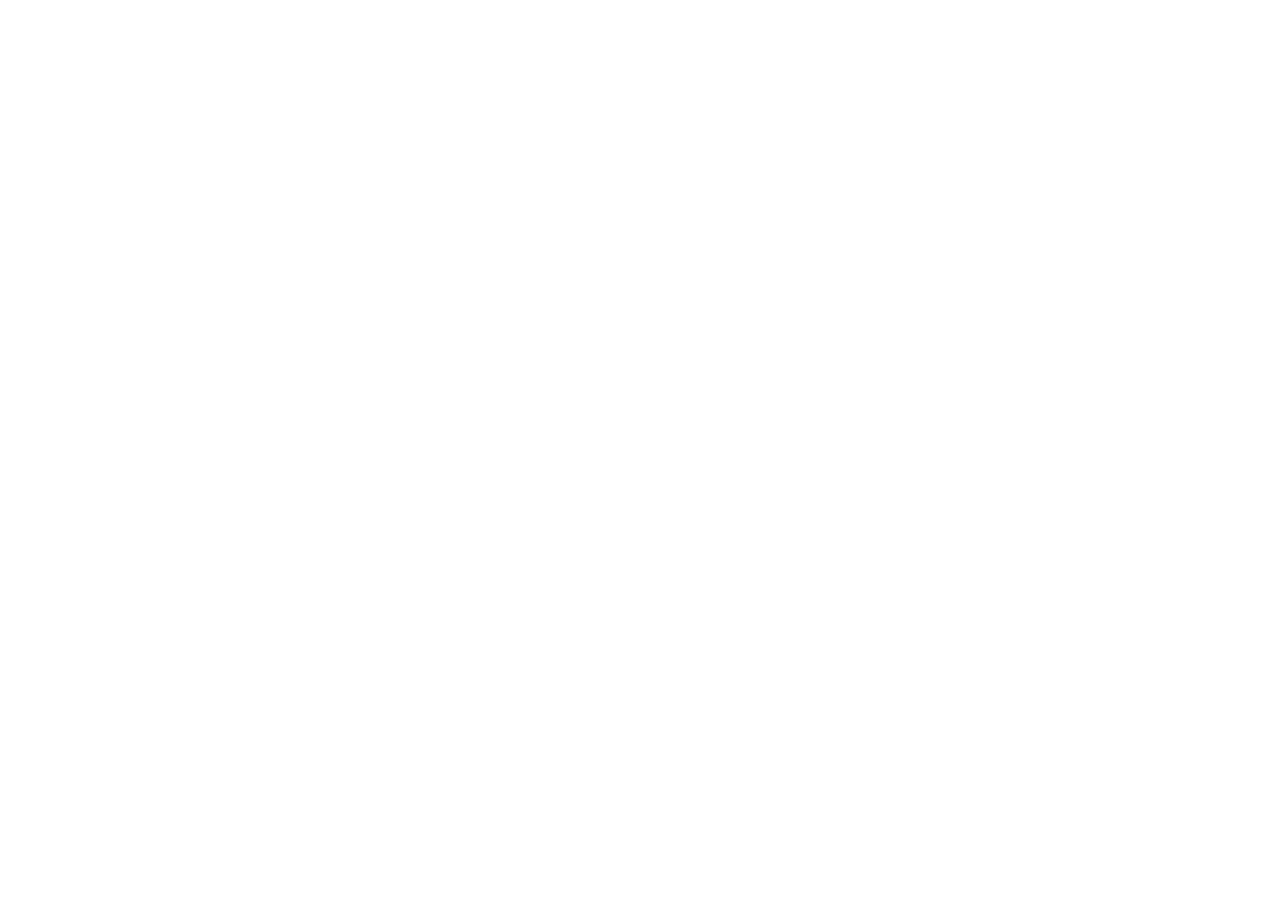
==== test.html @ 8f2725ce "higher resolution icon" ====
<html>
<head>
  <meta charset="utf-8">
  <title>Mocha Tests</title>
  <link rel="icon" href="icon.png"/>
  <link rel="stylesheet" href="https://cdn.rawgit.com/mochajs/mocha/2.2.5/mocha.css" />
</head>
<body>
  <div id="mocha"></div>
  <script src="https://cdn.rawgit.com/mochajs/mocha/2.2.5/mocha.js"></script>

  <script>mocha.setup('bdd')</script>
  <script type="text/javascript" src="https://cdn.rawgit.com/eugene-eeo/stateless.js/0.1.0/stateless.js"></script>
  <script type="text/javascript" src="https://cdn.rawgit.com/eugene-eeo/stateless.js/0.1.0/test.js"></script>
  <script>
    mocha.checkLeaks();
    mocha.run();
  </script>
</body>
</html>
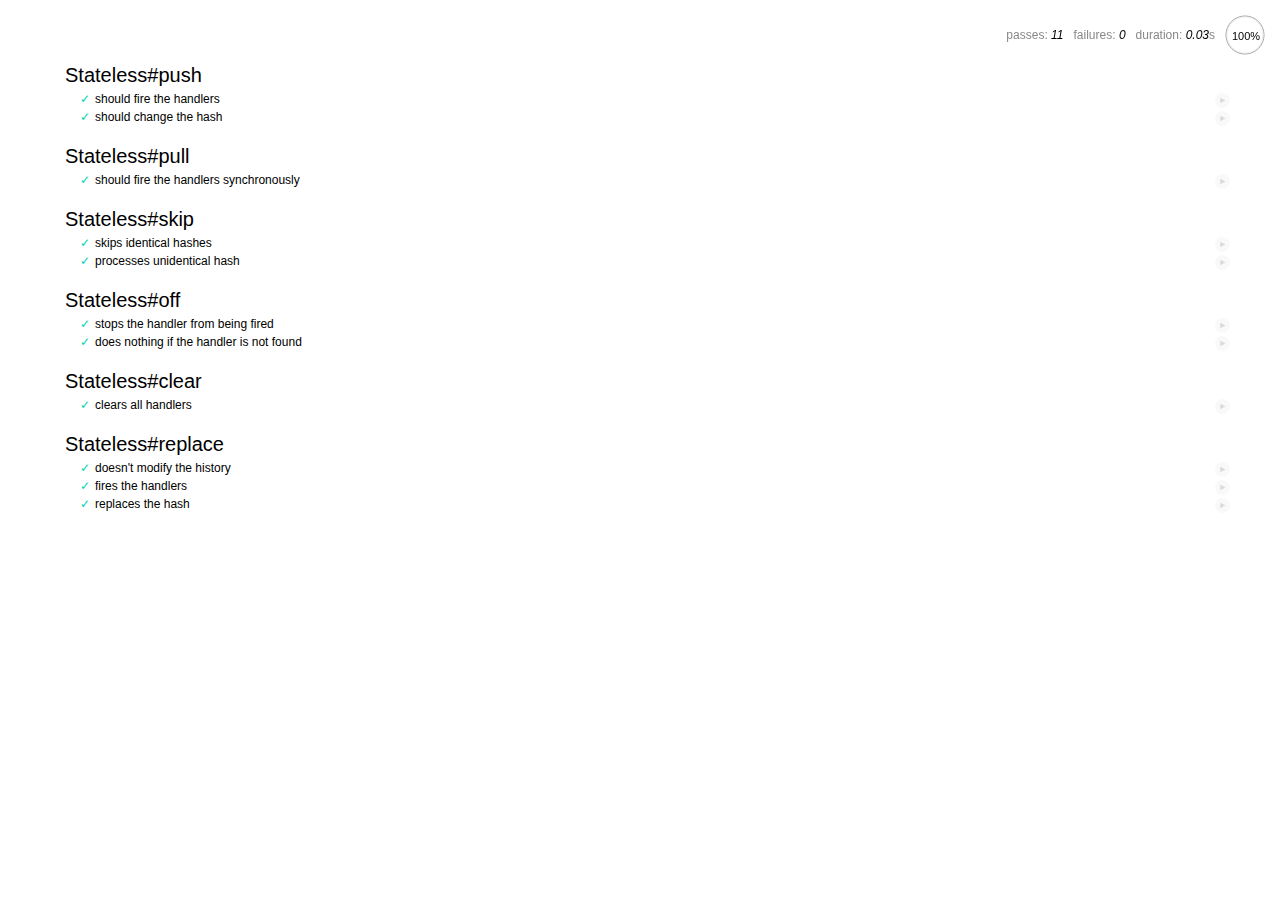
==== commit 5a2123b9: "include mocha locally for faster development" ====
--- a/test.html
+++ b/test.html
@@ -2,18 +2,16 @@
 <head>
   <meta charset="utf-8">
   <title>Mocha Tests</title>
-  <link rel="icon" href="icon.png"/>
-  <link rel="stylesheet" href="https://cdn.rawgit.com/mochajs/mocha/2.2.5/mocha.css" />
+  <link href="mocha/mocha.min.css" rel="stylesheet" />
 </head>
 <body>
   <div id="mocha"></div>
-  <script src="https://cdn.rawgit.com/mochajs/mocha/2.2.5/mocha.js"></script>
+  <script src="mocha/mocha.min.js"></script>
 
   <script>mocha.setup('bdd')</script>
-  <script type="text/javascript" src="https://cdn.rawgit.com/eugene-eeo/stateless.js/0.1.0/stateless.js"></script>
-  <script type="text/javascript" src="https://cdn.rawgit.com/eugene-eeo/stateless.js/0.1.0/test.js"></script>
+  <script src="stateless.js"></script>
+  <script src="test.js"></script>
   <script>
-    mocha.checkLeaks();
     mocha.run();
   </script>
 </body>
--- a/mocha/mocha.min.css
+++ b/mocha/mocha.min.css
@@ -0,0 +1 @@
+@charset "utf-8";body{margin:0}#mocha{font:20px/1.5 "Helvetica Neue",Helvetica,Arial,sans-serif;margin:60px 50px}#mocha li,#mocha ul{margin:0;padding:0}#mocha ul{list-style:none}#mocha h1,#mocha h2{margin:0}#mocha h1{margin-top:15px;font-size:1em;font-weight:200}#mocha h1 a{text-decoration:none;color:inherit}#mocha h1 a:hover{text-decoration:underline}#mocha .suite .suite h1{margin-top:0;font-size:.8em}#mocha .hidden{display:none}#mocha h2{font-size:12px;font-weight:400;cursor:pointer}#mocha .suite{margin-left:15px}#mocha .test{margin-left:15px;overflow:hidden}#mocha .test.pending:hover h2::after{content:'(pending)';font-family:arial,sans-serif}#mocha .test.pass.medium .duration{background:#c09853}#mocha .test.pass.slow .duration{background:#b94a48}#mocha .test.pass::before{content:'✓';font-size:12px;display:block;float:left;margin-right:5px;color:#00d6b2}#mocha .test.pass .duration{font-size:9px;margin-left:5px;padding:2px 5px;color:#fff;-webkit-box-shadow:inset 0 1px 1px rgba(0,0,0,.2);-moz-box-shadow:inset 0 1px 1px rgba(0,0,0,.2);box-shadow:inset 0 1px 1px rgba(0,0,0,.2);-webkit-border-radius:5px;-moz-border-radius:5px;-ms-border-radius:5px;-o-border-radius:5px;border-radius:5px}#mocha .test.pass.fast .duration{display:none}#mocha .test.pending{color:#0b97c4}#mocha .test.pending::before{content:'◦';color:#0b97c4}#mocha .test.fail{color:#c00}#mocha .test.fail pre{color:#000}#mocha .test.fail::before{content:'✖';font-size:12px;display:block;float:left;margin-right:5px;color:#c00}#mocha .test pre.error{color:#c00;max-height:300px;overflow:auto}#mocha .test pre{display:block;float:left;clear:left;font:12px/1.5 monaco,monospace;margin:5px;padding:15px;border:1px solid #eee;max-width:85%;max-width:calc(100% - 42px);word-wrap:break-word;border-bottom-color:#ddd;-webkit-border-radius:3px;-webkit-box-shadow:0 1px 3px #eee;-moz-border-radius:3px;-moz-box-shadow:0 1px 3px #eee;border-radius:3px}#mocha .test h2{position:relative}#mocha .test a.replay{position:absolute;top:3px;right:0;text-decoration:none;vertical-align:middle;display:block;width:15px;height:15px;line-height:15px;text-align:center;background:#eee;font-size:15px;-moz-border-radius:15px;border-radius:15px;-webkit-transition:opacity 200ms;-moz-transition:opacity 200ms;transition:opacity 200ms;opacity:.3;color:#888}#mocha .test:hover a.replay{opacity:1}#mocha-report.fail .test.pass,#mocha-report.pass .test.fail,#mocha-report.pending .test.fail,#mocha-report.pending .test.pass{display:none}#mocha-report.pending .test.pass.pending{display:block}#mocha-error{color:#c00;font-size:1.5em;font-weight:100;letter-spacing:1px}#mocha-stats{position:fixed;top:15px;right:10px;font-size:12px;margin:0;color:#888;z-index:1}#mocha-stats .progress{float:right;padding-top:0}#mocha-stats em{color:#000}#mocha-stats a{text-decoration:none;color:inherit}#mocha-stats a:hover{border-bottom:1px solid #eee}#mocha-stats li{display:inline-block;margin:0 5px;list-style:none;padding-top:11px}#mocha-stats canvas{width:40px;height:40px}#mocha code .comment{color:#ddd}#mocha code .init{color:#2f6fad}#mocha code .string{color:#5890ad}#mocha code .keyword{color:#8a6343}#mocha code .number{color:#2f6fad}@media screen and (max-device-width:480px){#mocha{margin:60px 0}#mocha #stats{position:absolute}}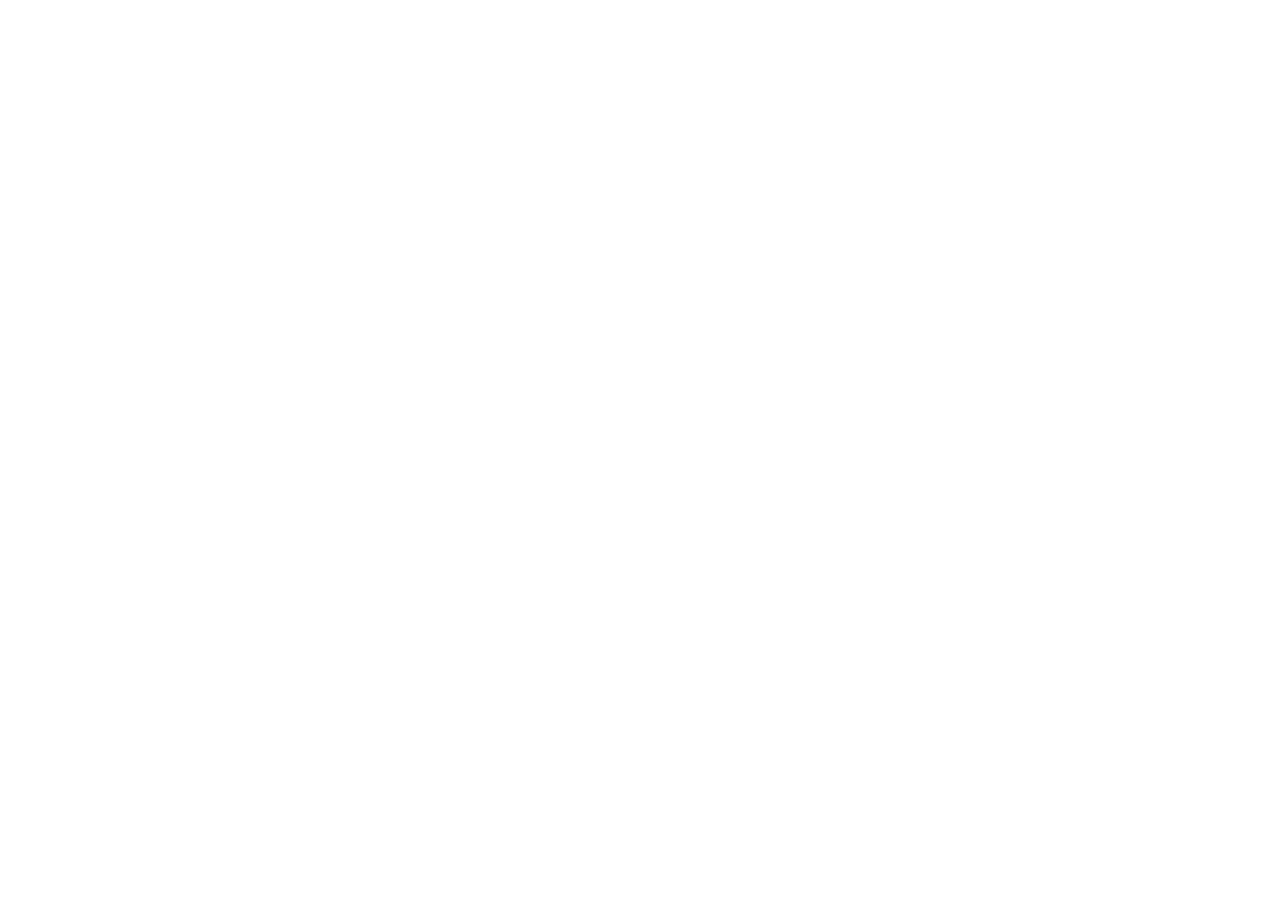
==== commit aeb47bc5: "use small mocha files" ====
--- a/test.html
+++ b/test.html
@@ -2,16 +2,18 @@
 <head>
   <meta charset="utf-8">
   <title>Mocha Tests</title>
-  <link href="mocha/mocha.min.css" rel="stylesheet" />
+  <link rel="icon" href="icon.png"/>
+  <link rel="stylesheet" href="https://cdnjs.cloudflare.com/ajax/libs/mocha/2.2.5/mocha.min.css" />
 </head>
 <body>
   <div id="mocha"></div>
-  <script src="mocha/mocha.min.js"></script>
+  <script src="https://cdnjs.cloudflare.com/ajax/libs/mocha/2.2.5/mocha.min.js"></script>
 
   <script>mocha.setup('bdd')</script>
-  <script src="stateless.js"></script>
-  <script src="test.js"></script>
+  <script type="text/javascript" src="https://cdn.rawgit.com/eugene-eeo/stateless.js/0.1.0/stateless.js"></script>
+  <script type="text/javascript" src="https://cdn.rawgit.com/eugene-eeo/stateless.js/0.1.0/test.js"></script>
   <script>
+    mocha.checkLeaks();
     mocha.run();
   </script>
 </body>
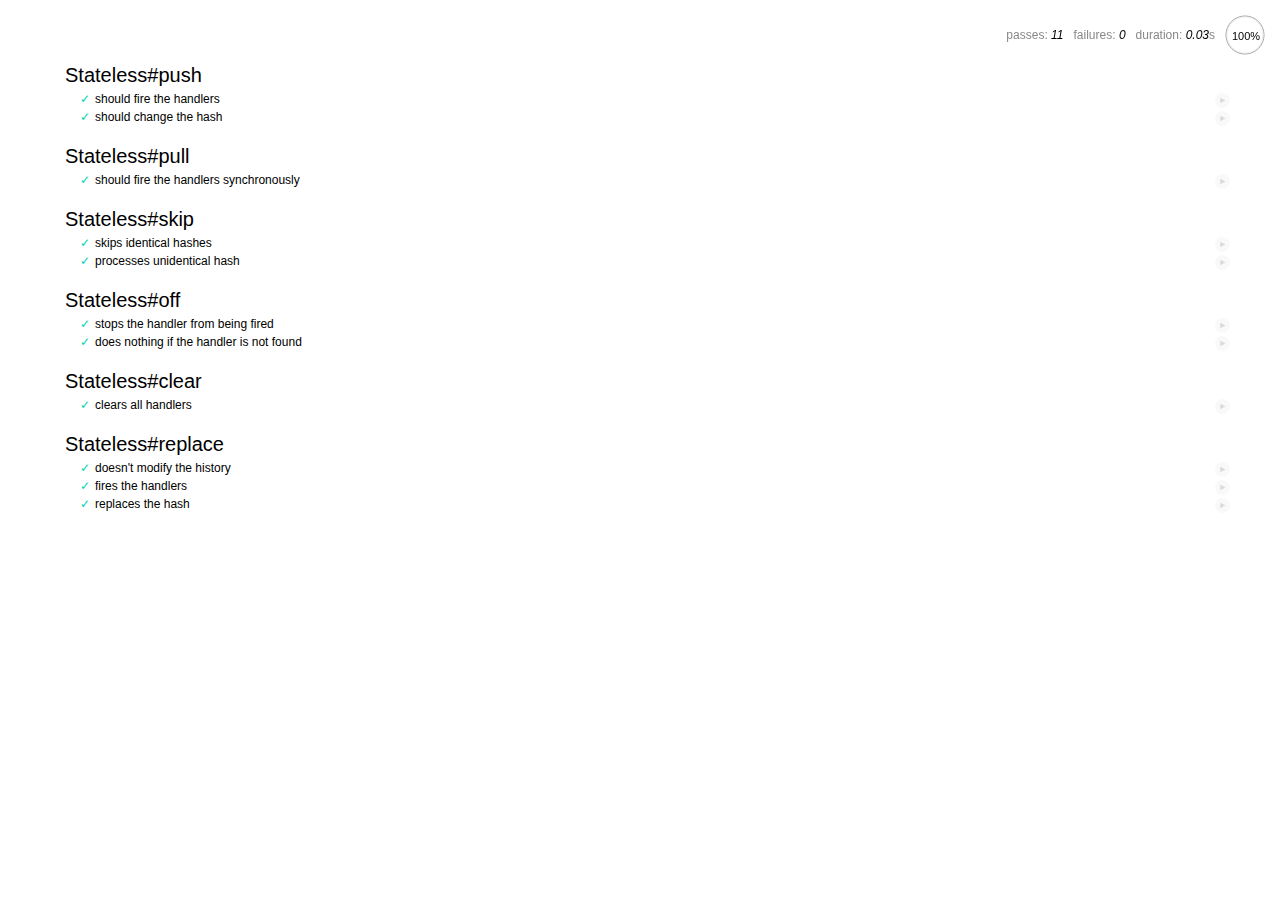
==== commit b9282ba1: "phantomjs-mocha integration" ====
--- a/test.html
+++ b/test.html
@@ -2,19 +2,21 @@
 <head>
   <meta charset="utf-8">
   <title>Mocha Tests</title>
-  <link rel="icon" href="icon.png"/>
-  <link rel="stylesheet" href="https://cdnjs.cloudflare.com/ajax/libs/mocha/2.2.5/mocha.min.css" />
+  <link href="mocha/mocha.min.css" rel="stylesheet" />
 </head>
 <body>
   <div id="mocha"></div>
-  <script src="https://cdnjs.cloudflare.com/ajax/libs/mocha/2.2.5/mocha.min.js"></script>
+  <script src="mocha/mocha.min.js"></script>
 
   <script>mocha.setup('bdd')</script>
-  <script type="text/javascript" src="https://cdn.rawgit.com/eugene-eeo/stateless.js/0.1.0/stateless.js"></script>
-  <script type="text/javascript" src="https://cdn.rawgit.com/eugene-eeo/stateless.js/0.1.0/test.js"></script>
+  <script src="stateless.js"></script>
+  <script src="test.js"></script>
   <script>
-    mocha.checkLeaks();
-    mocha.run();
+    if (window.mochaPhantomJS) {
+      mochaPhantomJS.run();
+    } else {
+      mocha.run();
+    }
   </script>
 </body>
 </html>
--- a/mocha/mocha.min.css
+++ b/mocha/mocha.min.css
@@ -0,0 +1 @@
+@charset "utf-8";body{margin:0}#mocha{font:20px/1.5 "Helvetica Neue",Helvetica,Arial,sans-serif;margin:60px 50px}#mocha li,#mocha ul{margin:0;padding:0}#mocha ul{list-style:none}#mocha h1,#mocha h2{margin:0}#mocha h1{margin-top:15px;font-size:1em;font-weight:200}#mocha h1 a{text-decoration:none;color:inherit}#mocha h1 a:hover{text-decoration:underline}#mocha .suite .suite h1{margin-top:0;font-size:.8em}#mocha .hidden{display:none}#mocha h2{font-size:12px;font-weight:400;cursor:pointer}#mocha .suite{margin-left:15px}#mocha .test{margin-left:15px;overflow:hidden}#mocha .test.pending:hover h2::after{content:'(pending)';font-family:arial,sans-serif}#mocha .test.pass.medium .duration{background:#c09853}#mocha .test.pass.slow .duration{background:#b94a48}#mocha .test.pass::before{content:'✓';font-size:12px;display:block;float:left;margin-right:5px;color:#00d6b2}#mocha .test.pass .duration{font-size:9px;margin-left:5px;padding:2px 5px;color:#fff;-webkit-box-shadow:inset 0 1px 1px rgba(0,0,0,.2);-moz-box-shadow:inset 0 1px 1px rgba(0,0,0,.2);box-shadow:inset 0 1px 1px rgba(0,0,0,.2);-webkit-border-radius:5px;-moz-border-radius:5px;-ms-border-radius:5px;-o-border-radius:5px;border-radius:5px}#mocha .test.pass.fast .duration{display:none}#mocha .test.pending{color:#0b97c4}#mocha .test.pending::before{content:'◦';color:#0b97c4}#mocha .test.fail{color:#c00}#mocha .test.fail pre{color:#000}#mocha .test.fail::before{content:'✖';font-size:12px;display:block;float:left;margin-right:5px;color:#c00}#mocha .test pre.error{color:#c00;max-height:300px;overflow:auto}#mocha .test pre{display:block;float:left;clear:left;font:12px/1.5 monaco,monospace;margin:5px;padding:15px;border:1px solid #eee;max-width:85%;max-width:calc(100% - 42px);word-wrap:break-word;border-bottom-color:#ddd;-webkit-border-radius:3px;-webkit-box-shadow:0 1px 3px #eee;-moz-border-radius:3px;-moz-box-shadow:0 1px 3px #eee;border-radius:3px}#mocha .test h2{position:relative}#mocha .test a.replay{position:absolute;top:3px;right:0;text-decoration:none;vertical-align:middle;display:block;width:15px;height:15px;line-height:15px;text-align:center;background:#eee;font-size:15px;-moz-border-radius:15px;border-radius:15px;-webkit-transition:opacity 200ms;-moz-transition:opacity 200ms;transition:opacity 200ms;opacity:.3;color:#888}#mocha .test:hover a.replay{opacity:1}#mocha-report.fail .test.pass,#mocha-report.pass .test.fail,#mocha-report.pending .test.fail,#mocha-report.pending .test.pass{display:none}#mocha-report.pending .test.pass.pending{display:block}#mocha-error{color:#c00;font-size:1.5em;font-weight:100;letter-spacing:1px}#mocha-stats{position:fixed;top:15px;right:10px;font-size:12px;margin:0;color:#888;z-index:1}#mocha-stats .progress{float:right;padding-top:0}#mocha-stats em{color:#000}#mocha-stats a{text-decoration:none;color:inherit}#mocha-stats a:hover{border-bottom:1px solid #eee}#mocha-stats li{display:inline-block;margin:0 5px;list-style:none;padding-top:11px}#mocha-stats canvas{width:40px;height:40px}#mocha code .comment{color:#ddd}#mocha code .init{color:#2f6fad}#mocha code .string{color:#5890ad}#mocha code .keyword{color:#8a6343}#mocha code .number{color:#2f6fad}@media screen and (max-device-width:480px){#mocha{margin:60px 0}#mocha #stats{position:absolute}}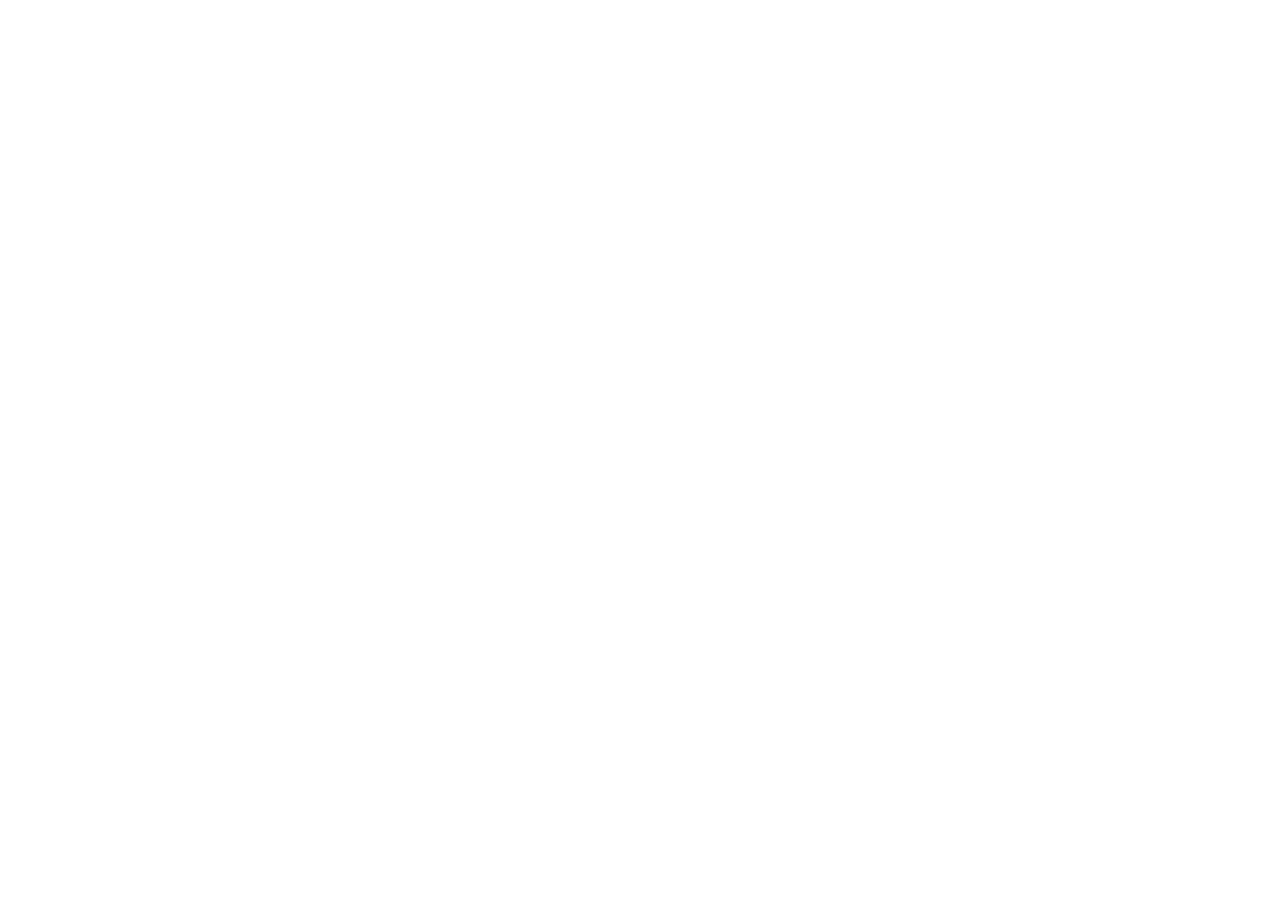
==== commit bcfdca89: "change url" ====
--- a/test.html
+++ b/test.html
@@ -2,21 +2,19 @@
 <head>
   <meta charset="utf-8">
   <title>Mocha Tests</title>
-  <link href="mocha/mocha.min.css" rel="stylesheet" />
+  <link rel="icon" href="icon.png"/>
+  <link rel="stylesheet" href="https://cdnjs.cloudflare.com/ajax/libs/mocha/2.2.5/mocha.min.css" />
 </head>
 <body>
   <div id="mocha"></div>
-  <script src="mocha/mocha.min.js"></script>
+  <script src="https://cdnjs.cloudflare.com/ajax/libs/mocha/2.2.5/mocha.min.js"></script>
 
   <script>mocha.setup('bdd')</script>
-  <script src="stateless.js"></script>
-  <script src="test.js"></script>
+  <script type="text/javascript" src="https://github.com/eugene-eeo/stateless.js/releases/download/0.1.1/stateless.min.js"></script>
+  <script type="text/javascript" src="https://cdn.rawgit.com/eugene-eeo/stateless.js/0.1.1/test.js"></script>
   <script>
-    if (window.mochaPhantomJS) {
-      mochaPhantomJS.run();
-    } else {
-      mocha.run();
-    }
+    mocha.checkLeaks();
+    mocha.run();
   </script>
 </body>
 </html>
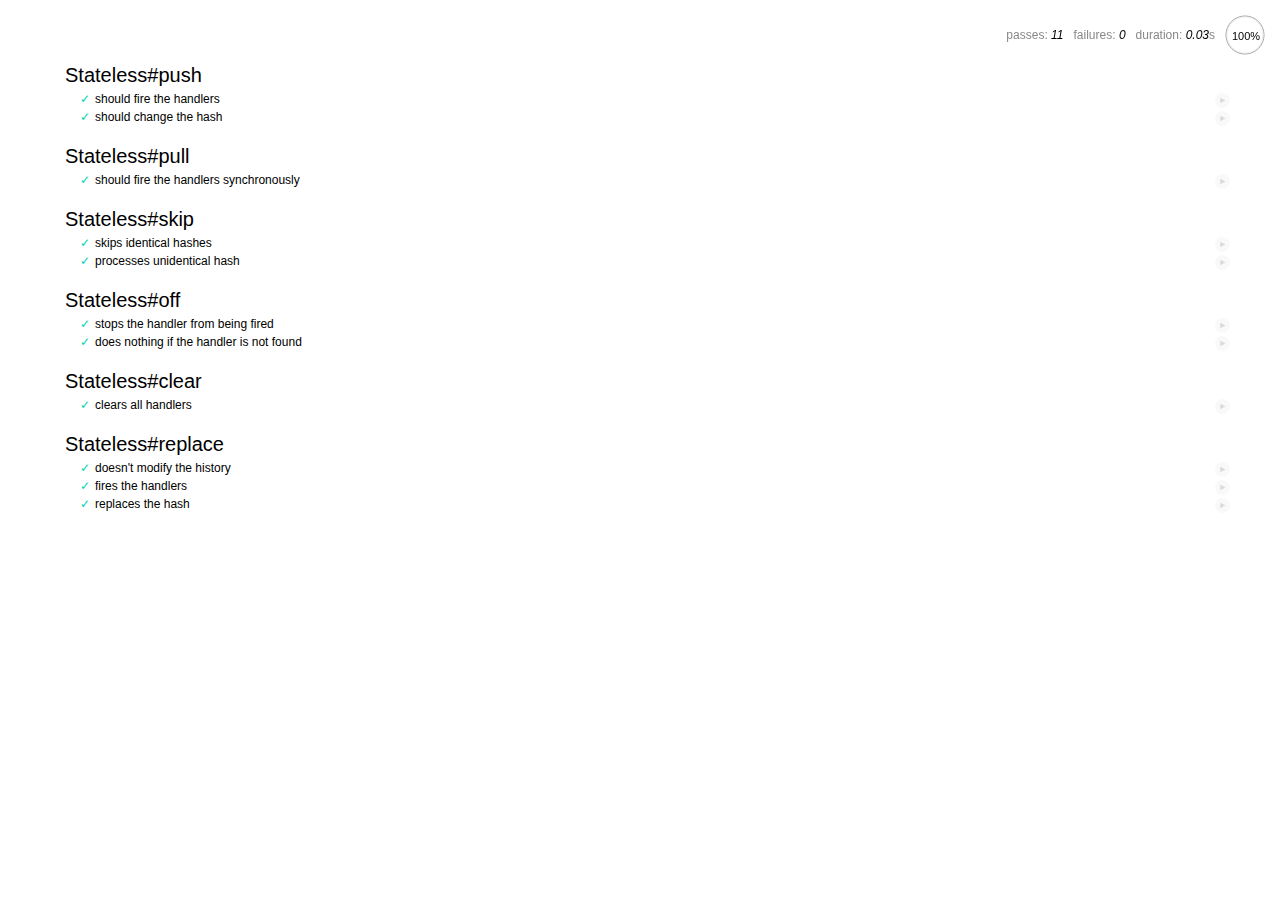
==== commit 4455a62f: "use assert.js for testing" ====
--- a/test.html
+++ b/test.html
@@ -2,19 +2,22 @@
 <head>
   <meta charset="utf-8">
   <title>Mocha Tests</title>
-  <link rel="icon" href="icon.png"/>
-  <link rel="stylesheet" href="https://cdnjs.cloudflare.com/ajax/libs/mocha/2.2.5/mocha.min.css" />
+  <link href="mocha/mocha.min.css" rel="stylesheet" />
 </head>
 <body>
   <div id="mocha"></div>
-  <script src="https://cdnjs.cloudflare.com/ajax/libs/mocha/2.2.5/mocha.min.js"></script>
+  <script src="mocha/mocha.min.js"></script>
+  <script src="mocha/assert.min.js"></script>
 
   <script>mocha.setup('bdd')</script>
-  <script type="text/javascript" src="https://github.com/eugene-eeo/stateless.js/releases/download/0.1.1/stateless.min.js"></script>
-  <script type="text/javascript" src="https://cdn.rawgit.com/eugene-eeo/stateless.js/0.1.1/test.js"></script>
+  <script src="stateless.js"></script>
+  <script src="test.js"></script>
   <script>
-    mocha.checkLeaks();
-    mocha.run();
+    if (window.mochaPhantomJS) {
+      mochaPhantomJS.run();
+    } else {
+      mocha.run();
+    }
   </script>
 </body>
 </html>
--- a/mocha/mocha.min.css
+++ b/mocha/mocha.min.css
@@ -0,0 +1 @@
+@charset "utf-8";body{margin:0}#mocha{font:20px/1.5 "Helvetica Neue",Helvetica,Arial,sans-serif;margin:60px 50px}#mocha li,#mocha ul{margin:0;padding:0}#mocha ul{list-style:none}#mocha h1,#mocha h2{margin:0}#mocha h1{margin-top:15px;font-size:1em;font-weight:200}#mocha h1 a{text-decoration:none;color:inherit}#mocha h1 a:hover{text-decoration:underline}#mocha .suite .suite h1{margin-top:0;font-size:.8em}#mocha .hidden{display:none}#mocha h2{font-size:12px;font-weight:400;cursor:pointer}#mocha .suite{margin-left:15px}#mocha .test{margin-left:15px;overflow:hidden}#mocha .test.pending:hover h2::after{content:'(pending)';font-family:arial,sans-serif}#mocha .test.pass.medium .duration{background:#c09853}#mocha .test.pass.slow .duration{background:#b94a48}#mocha .test.pass::before{content:'✓';font-size:12px;display:block;float:left;margin-right:5px;color:#00d6b2}#mocha .test.pass .duration{font-size:9px;margin-left:5px;padding:2px 5px;color:#fff;-webkit-box-shadow:inset 0 1px 1px rgba(0,0,0,.2);-moz-box-shadow:inset 0 1px 1px rgba(0,0,0,.2);box-shadow:inset 0 1px 1px rgba(0,0,0,.2);-webkit-border-radius:5px;-moz-border-radius:5px;-ms-border-radius:5px;-o-border-radius:5px;border-radius:5px}#mocha .test.pass.fast .duration{display:none}#mocha .test.pending{color:#0b97c4}#mocha .test.pending::before{content:'◦';color:#0b97c4}#mocha .test.fail{color:#c00}#mocha .test.fail pre{color:#000}#mocha .test.fail::before{content:'✖';font-size:12px;display:block;float:left;margin-right:5px;color:#c00}#mocha .test pre.error{color:#c00;max-height:300px;overflow:auto}#mocha .test pre{display:block;float:left;clear:left;font:12px/1.5 monaco,monospace;margin:5px;padding:15px;border:1px solid #eee;max-width:85%;max-width:calc(100% - 42px);word-wrap:break-word;border-bottom-color:#ddd;-webkit-border-radius:3px;-webkit-box-shadow:0 1px 3px #eee;-moz-border-radius:3px;-moz-box-shadow:0 1px 3px #eee;border-radius:3px}#mocha .test h2{position:relative}#mocha .test a.replay{position:absolute;top:3px;right:0;text-decoration:none;vertical-align:middle;display:block;width:15px;height:15px;line-height:15px;text-align:center;background:#eee;font-size:15px;-moz-border-radius:15px;border-radius:15px;-webkit-transition:opacity 200ms;-moz-transition:opacity 200ms;transition:opacity 200ms;opacity:.3;color:#888}#mocha .test:hover a.replay{opacity:1}#mocha-report.fail .test.pass,#mocha-report.pass .test.fail,#mocha-report.pending .test.fail,#mocha-report.pending .test.pass{display:none}#mocha-report.pending .test.pass.pending{display:block}#mocha-error{color:#c00;font-size:1.5em;font-weight:100;letter-spacing:1px}#mocha-stats{position:fixed;top:15px;right:10px;font-size:12px;margin:0;color:#888;z-index:1}#mocha-stats .progress{float:right;padding-top:0}#mocha-stats em{color:#000}#mocha-stats a{text-decoration:none;color:inherit}#mocha-stats a:hover{border-bottom:1px solid #eee}#mocha-stats li{display:inline-block;margin:0 5px;list-style:none;padding-top:11px}#mocha-stats canvas{width:40px;height:40px}#mocha code .comment{color:#ddd}#mocha code .init{color:#2f6fad}#mocha code .string{color:#5890ad}#mocha code .keyword{color:#8a6343}#mocha code .number{color:#2f6fad}@media screen and (max-device-width:480px){#mocha{margin:60px 0}#mocha #stats{position:absolute}}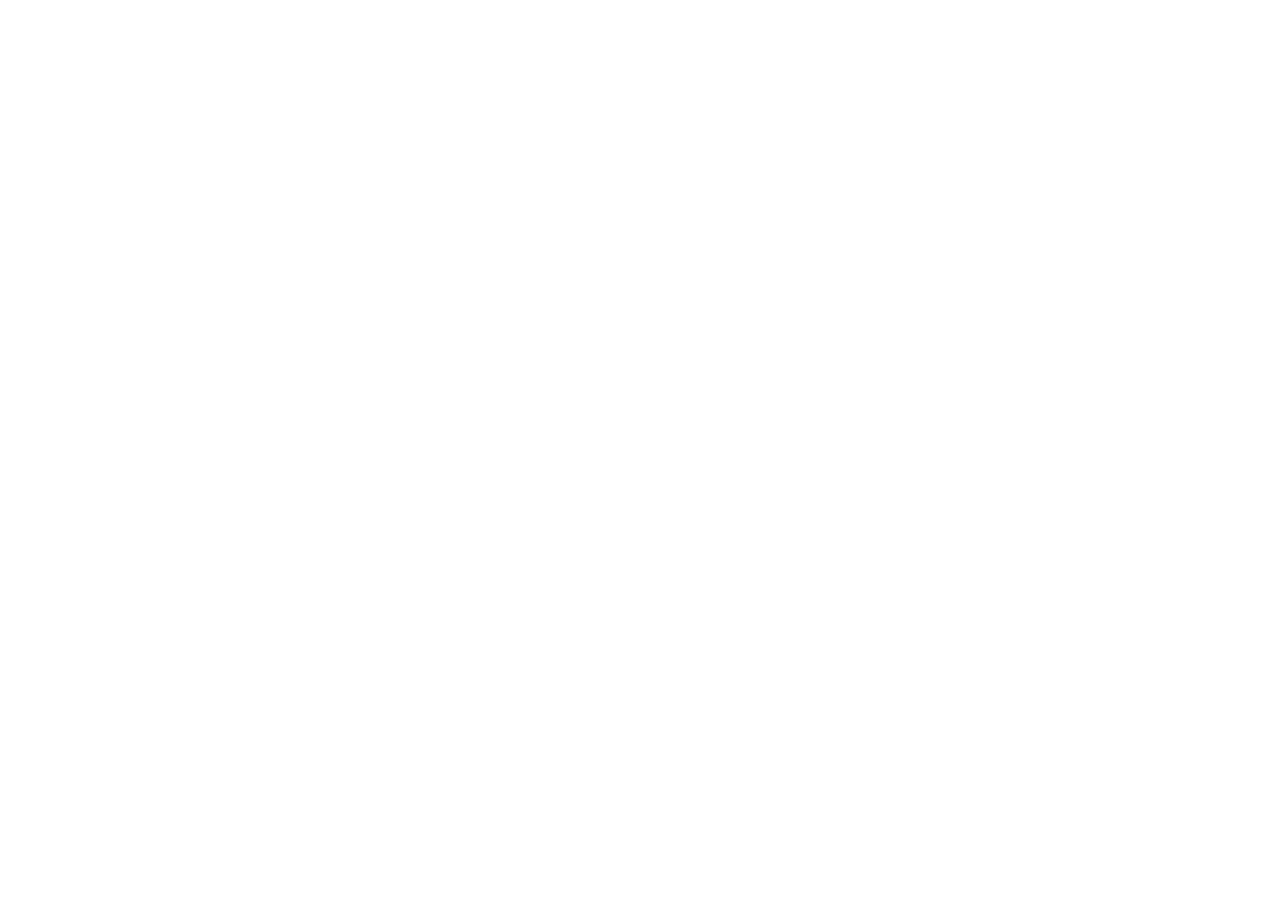
==== commit 9393200d: "Added demo page" ====
--- a/test.html
+++ b/test.html
@@ -2,22 +2,19 @@
 <head>
   <meta charset="utf-8">
   <title>Mocha Tests</title>
-  <link href="mocha/mocha.min.css" rel="stylesheet" />
+  <link rel="icon" href="icon.png"/>
+  <link rel="stylesheet" href="https://cdnjs.cloudflare.com/ajax/libs/mocha/2.2.5/mocha.min.css" />
 </head>
 <body>
   <div id="mocha"></div>
-  <script src="mocha/mocha.min.js"></script>
-  <script src="mocha/assert.min.js"></script>
+  <script src="https://cdnjs.cloudflare.com/ajax/libs/mocha/2.2.5/mocha.min.js"></script>
 
   <script>mocha.setup('bdd')</script>
-  <script src="stateless.js"></script>
-  <script src="test.js"></script>
+  <script type="text/javascript" src="https://github.com/eugene-eeo/stateless.js/releases/download/0.1.2/stateless.min.js"></script>
+  <script type="text/javascript" src="https://cdn.rawgit.com/eugene-eeo/stateless.js/0.1.1/test.js"></script>
   <script>
-    if (window.mochaPhantomJS) {
-      mochaPhantomJS.run();
-    } else {
-      mocha.run();
-    }
+    mocha.checkLeaks();
+    mocha.run();
   </script>
 </body>
 </html>
